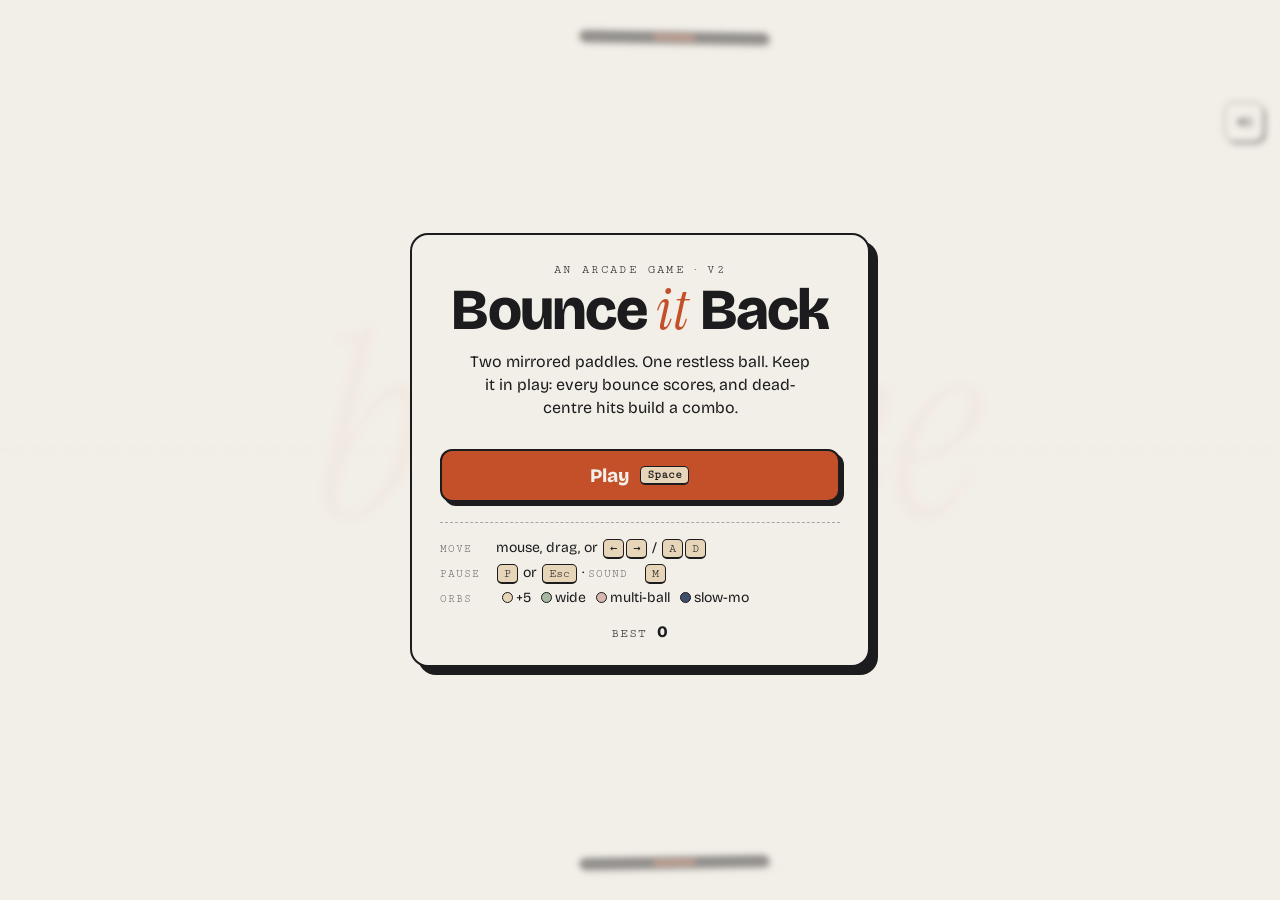
==== bounce it back/index.html @ dbd09f58 "Bounce it Back v2: game feel, power-ups, screens and synth audio Rebuild the paddle game around the " ====
<!DOCTYPE html>
<html lang="en">
<head>
  <meta charset="UTF-8">
  <meta name="viewport" content="width=device-width, initial-scale=1.0, viewport-fit=cover">
  <title>Bounce it Back</title>
  <meta name="description" content="Bounce it Back: keep the ball alive between two mirrored paddles. A small canvas arcade game by Riya Ann Varghese.">
  <meta name="theme-color" content="#f2eee8">
  <link rel="icon" href="data:image/svg+xml,%3Csvg xmlns='http://www.w3.org/2000/svg' viewBox='0 0 32 32'%3E%3Crect width='32' height='32' rx='6' fill='%231c1b1d'/%3E%3Crect x='7' y='5' width='18' height='3' rx='1.5' fill='%23f2eee8'/%3E%3Crect x='7' y='24' width='18' height='3' rx='1.5' fill='%23f2eee8'/%3E%3Ccircle cx='16' cy='16' r='4' fill='%23c4502a'/%3E%3C/svg%3E">
  <link rel="preconnect" href="https://fonts.googleapis.com">
  <link rel="preconnect" href="https://fonts.gstatic.com" crossorigin>
  <link href="https://fonts.googleapis.com/css2?family=Bricolage+Grotesque:opsz,wght@12..96,400;12..96,600;12..96,800&family=Cutive+Mono&family=Instrument+Serif:ital@0;1&display=swap" rel="stylesheet">
  <link rel="stylesheet" href="css/style.css">
</head>
<body>
  <canvas id="game" aria-label="Bounce it Back game area"></canvas>

  <!-- Heads-up display -->
  <div class="hud" id="hud" hidden>
    <div class="hud-left">
      <div class="stat"><span class="label">Score</span><span class="value" id="hud-score">0</span></div>
      <div class="stat"><span class="label">Level</span><span class="value" id="hud-level">1</span></div>
      <div class="combo" id="hud-combo" hidden>×<span id="hud-mult">2</span></div>
    </div>
    <div class="hud-right">
      <div class="stat best"><span class="label">Best</span><span class="value" id="hud-best">0</span></div>
    </div>
  </div>

  <div class="powers" id="powers" aria-live="polite">
    <div class="chip" data-power="wide" hidden><span>Wide</span><i></i></div>
    <div class="chip" data-power="slow" hidden><span>Slow-mo</span><i></i></div>
  </div>

  <div class="controls">
    <button class="icon-btn" id="btn-pause" type="button" aria-label="Pause (P)" title="Pause (P)" hidden>
      <svg viewBox="0 0 24 24" aria-hidden="true"><rect x="6" y="5" width="4" height="14" rx="1"/><rect x="14" y="5" width="4" height="14" rx="1"/></svg>
    </button>
    <button class="icon-btn" id="btn-mute" type="button" aria-label="Mute sound (M)" title="Sound (M)" aria-pressed="false">
      <svg class="on" viewBox="0 0 24 24" aria-hidden="true"><path d="M4 9h4l5-4v14l-5-4H4z"/><path class="wave" d="M16 8.5a5 5 0 0 1 0 7M18.5 6a8.5 8.5 0 0 1 0 12" fill="none" stroke-width="2" stroke-linecap="round"/></svg>
      <svg class="off" viewBox="0 0 24 24" aria-hidden="true"><path d="M4 9h4l5-4v14l-5-4H4z"/><path class="wave" d="M16.5 9.5l5 5M21.5 9.5l-5 5" fill="none" stroke-width="2" stroke-linecap="round"/></svg>
    </button>
  </div>

  <div class="banner" id="banner" aria-live="polite"><span class="kicker">Level</span><span class="big" id="banner-num">2</span><span class="sub">faster now</span></div>

  <!-- Start screen -->
  <section class="screen show" id="screen-menu" aria-labelledby="title">
    <div class="card">
      <p class="eyebrow">An arcade game · v2</p>
      <h1 id="title" class="title"><span>Bounce</span> <em>it</em> <span>Back</span></h1>
      <p class="lede">Two mirrored paddles. One restless ball. Keep it in play: every bounce scores, and dead-centre hits build a combo.</p>
      <button class="btn primary" id="btn-play" type="button">Play <kbd>Space</kbd></button>
      <ul class="howto">
        <li><b>Move</b> mouse, drag, or <kbd>←</kbd><kbd>→</kbd> / <kbd>A</kbd><kbd>D</kbd></li>
        <li><b>Pause</b> <kbd>P</kbd> or <kbd>Esc</kbd> · <b>Sound</b> <kbd>M</kbd></li>
        <li><b>Orbs</b> <span class="dot star"></span>+5 <span class="dot wide"></span>wide <span class="dot multi"></span>multi-ball <span class="dot slow"></span>slow-mo</li>
      </ul>
      <p class="best-line">Best <span id="menu-best">0</span></p>
    </div>
  </section>

  <!-- Pause screen -->
  <section class="screen" id="screen-pause" aria-labelledby="pause-title">
    <div class="card small">
      <h2 id="pause-title" class="title"><em>Paused</em></h2>
      <button class="btn primary" id="btn-resume" type="button">Resume <kbd>P</kbd></button>
      <button class="btn ghost" id="btn-quit" type="button">Quit to menu</button>
    </div>
  </section>

  <!-- Game over screen -->
  <section class="screen" id="screen-over" aria-labelledby="over-title">
    <div class="card">
      <p class="eyebrow">Game over</p>
      <h2 id="over-title" class="title"><em>Missed it.</em></h2>
      <div class="final">
        <span class="final-score" id="over-score">0</span>
        <span class="new-best" id="over-newbest" hidden>New best!</span>
      </div>
      <dl class="stats">
        <div><dt>Best</dt><dd id="over-best">0</dd></div>
        <div><dt>Level</dt><dd id="over-level">1</dd></div>
        <div><dt>Bounces</dt><dd id="over-hits">0</dd></div>
        <div><dt>Top combo</dt><dd id="over-combo">×1</dd></div>
      </dl>
      <button class="btn primary" id="btn-again" type="button">Play again <kbd>Space</kbd></button>
      <button class="btn ghost" id="btn-menu" type="button">Menu</button>
    </div>
  </section>

  <script defer src="js/game.js"></script>
</body>
</html>
---- bounce it back/css/style.css ----
:root {
  --ink: #1c1b1d;
  --paper: #f2eee8;
  --rust: #c4502a;
  --rose: #d9b8b0;
  --sand: #e6d5b8;
  --sage: #a9b8a0;
  --slate: #3d4f6b;
  --sans: "Bricolage Grotesque", system-ui, -apple-system, "Segoe UI", sans-serif;
  --serif: "Instrument Serif", Georgia, "Times New Roman", serif;
  --mono: "Cutive Mono", ui-monospace, Menlo, Consolas, monospace;
  --top-safe: max(12px, env(safe-area-inset-top));
}

* { box-sizing: border-box; }

html, body {
  margin: 0;
  height: 100%;
  overflow: hidden;
  background: var(--paper);
  color: var(--ink);
  font-family: var(--sans);
  -webkit-font-smoothing: antialiased;
  -webkit-tap-highlight-color: transparent;
  overscroll-behavior: none;
}

body { touch-action: none; user-select: none; -webkit-user-select: none; }

canvas#game {
  position: fixed;
  inset: 0;
  display: block;
  cursor: none;
}
body.ui-open canvas#game { cursor: default; }

[hidden] { display: none !important; }

/* ---------- HUD ---------- */
.hud {
  position: fixed;
  top: var(--hud-top, 56px);
  left: 16px;
  right: 16px;
  display: flex;
  justify-content: space-between;
  align-items: flex-start;
  pointer-events: none;
  z-index: 2;
}
.hud-left, .hud-right { display: flex; gap: 18px; align-items: flex-start; }
.stat { display: flex; flex-direction: column; line-height: 1; }
.stat .label {
  font-family: var(--mono);
  font-size: 11px;
  letter-spacing: .14em;
  text-transform: uppercase;
  opacity: .6;
}
.stat .value {
  font-weight: 800;
  font-size: 26px;
  font-variant-numeric: tabular-nums;
  margin-top: 4px;
  display: inline-block;
  transform-origin: left center;
}
.stat.best { text-align: right; }
.stat.best .value { transform-origin: right center; }
.bump { animation: bump .35s cubic-bezier(.2,1.6,.4,1); }
@keyframes bump { 0% { transform: scale(1.45); color: var(--rust); } 100% { transform: scale(1); } }

.combo {
  align-self: center;
  font-weight: 800;
  font-size: 20px;
  padding: 4px 10px;
  border-radius: 999px;
  background: var(--rust);
  color: var(--paper);
  box-shadow: 2px 2px 0 var(--ink);
  transform-origin: left center;
}
.combo.bump { animation: comboPop .4s cubic-bezier(.2,1.8,.4,1); }
@keyframes comboPop { 0% { transform: scale(1.7) rotate(-8deg); } 100% { transform: scale(1) rotate(0); } }

/* ---------- Power-up chips ---------- */
.powers {
  position: fixed;
  left: 16px;
  top: calc(var(--hud-top, 56px) + 64px);
  display: flex;
  flex-direction: column;
  gap: 8px;
  pointer-events: none;
  z-index: 2;
}
.chip {
  position: relative;
  overflow: hidden;
  font-family: var(--mono);
  font-size: 12px;
  letter-spacing: .08em;
  text-transform: uppercase;
  padding: 5px 10px 7px;
  border: 1.5px solid var(--ink);
  border-radius: 6px;
  background: var(--paper);
  animation: chipIn .35s cubic-bezier(.2,1.5,.4,1);
}
.chip[data-power="wide"] { background: var(--sage); }
.chip[data-power="slow"] { background: var(--slate); color: var(--paper); border-color: var(--slate); }
.chip i {
  position: absolute; left: 0; bottom: 0; height: 3px;
  width: calc(var(--p, 1) * 100%);
  background: currentColor;
  opacity: .7;
}
@keyframes chipIn { from { transform: translateX(-120%); } to { transform: none; } }

/* ---------- Corner buttons ---------- */
.controls {
  position: fixed;
  top: var(--hud-top, 56px);
  right: 16px;
  display: flex;
  gap: 8px;
  z-index: 5;
  transform: translateY(44px);
}
.icon-btn {
  width: 40px; height: 40px;
  display: grid; place-items: center;
  border: 1.5px solid var(--ink);
  border-radius: 10px;
  background: var(--paper);
  color: var(--ink);
  cursor: pointer;
  box-shadow: 2px 2px 0 var(--ink);
  transition: transform .12s, box-shadow .12s;
  padding: 0;
}
.icon-btn:hover { transform: translate(-1px,-1px); box-shadow: 3px 3px 0 var(--ink); }
.icon-btn:active { transform: translate(2px,2px); box-shadow: 0 0 0 var(--ink); }
.icon-btn:focus-visible, .btn:focus-visible { outline: 3px solid var(--rust); outline-offset: 3px; }
.icon-btn svg { width: 20px; height: 20px; fill: currentColor; }
.icon-btn svg .wave { stroke: currentColor; }
.icon-btn .off { display: none; }
.icon-btn[aria-pressed="true"] .on { display: none; }
.icon-btn[aria-pressed="true"] .off { display: block; }
.icon-btn[aria-pressed="true"] { background: var(--rose); }

/* ---------- Level banner ---------- */
.banner {
  position: fixed;
  left: 50%; top: 50%;
  transform: translate(-50%, -50%);
  display: flex; flex-direction: column; align-items: center;
  pointer-events: none;
  opacity: 0;
  z-index: 3;
  color: var(--ink);
}
.banner .kicker { font-family: var(--mono); letter-spacing: .3em; text-transform: uppercase; font-size: 14px; }
.banner .big { font-family: var(--serif); font-style: italic; font-size: clamp(96px, 22vw, 200px); line-height: .9; color: var(--rust); }
.banner .sub { font-family: var(--mono); font-size: 13px; opacity: .7; }
.banner.show { animation: banner 1.5s cubic-bezier(.2,.9,.3,1) forwards; }
@keyframes banner {
  0% { opacity: 0; transform: translate(-50%, -50%) scale(.6) rotate(-6deg); letter-spacing: .4em; }
  18% { opacity: 1; transform: translate(-50%, -50%) scale(1.05) rotate(0); letter-spacing: 0; }
  70% { opacity: 1; transform: translate(-50%, -50%) scale(1); }
  100% { opacity: 0; transform: translate(-50%, -62%) scale(.96); }
}

/* ---------- Overlay screens ---------- */
.screen {
  position: fixed;
  inset: 0;
  display: grid;
  place-items: center;
  padding: 16px;
  z-index: 10;
  background: color-mix(in srgb, var(--paper) 55%, transparent);
  backdrop-filter: blur(3px);
  -webkit-backdrop-filter: blur(3px);
  opacity: 0;
  visibility: hidden;
  transition: opacity .3s, visibility 0s .3s;
  touch-action: manipulation;
}
.screen.show { opacity: 1; visibility: visible; transition: opacity .3s; }

.card {
  width: min(460px, 100%);
  max-height: calc(100dvh - 32px);
  overflow: auto;
  background: var(--paper);
  border: 2px solid var(--ink);
  border-radius: 18px;
  box-shadow: 8px 8px 0 var(--ink);
  padding: 28px 28px 24px;
  text-align: center;
}
.card.small { width: min(340px, 100%); }
.screen.show .card > * { animation: rise .55s cubic-bezier(.2,1.2,.3,1) both; }
.screen.show .card > *:nth-child(2) { animation-delay: .05s; }
.screen.show .card > *:nth-child(3) { animation-delay: .1s; }
.screen.show .card > *:nth-child(4) { animation-delay: .15s; }
.screen.show .card > *:nth-child(5) { animation-delay: .2s; }
.screen.show .card > *:nth-child(6) { animation-delay: .25s; }
.screen.show .card > *:nth-child(7) { animation-delay: .3s; }
@keyframes rise { from { opacity: 0; transform: translateY(14px); } to { opacity: 1; transform: none; } }

.eyebrow {
  margin: 0 0 6px;
  font-family: var(--mono);
  font-size: 12px;
  letter-spacing: .2em;
  text-transform: uppercase;
  opacity: .65;
}
.title {
  margin: 0 0 12px;
  font-weight: 800;
  font-size: clamp(40px, 11vw, 58px);
  line-height: .95;
  letter-spacing: -.03em;
}
.title em {
  font-family: var(--serif);
  font-style: italic;
  font-weight: 400;
  color: var(--rust);
  letter-spacing: 0;
}
.lede { margin: 0 auto 20px; max-width: 34ch; font-size: 16px; line-height: 1.45; opacity: .85; }

.btn {
  display: inline-flex; align-items: center; justify-content: center; gap: 10px;
  width: 100%;
  font: 800 19px/1 var(--sans);
  padding: 15px 20px;
  border-radius: 12px;
  border: 2px solid var(--ink);
  cursor: pointer;
  transition: transform .12s, box-shadow .12s, background .2s;
  margin-top: 10px;
}
.btn.primary { background: var(--rust); color: var(--paper); box-shadow: 4px 4px 0 var(--ink); }
.btn.primary:hover { transform: translate(-2px,-2px); box-shadow: 6px 6px 0 var(--ink); }
.btn.primary:active { transform: translate(3px,3px); box-shadow: 0 0 0 var(--ink); }
.btn.ghost { background: transparent; color: var(--ink); font-size: 16px; padding: 11px 20px; border-color: transparent; }
.btn.ghost:hover { border-color: var(--ink); }
.btn kbd { color: var(--ink); }

kbd {
  font-family: var(--mono);
  font-size: 12px;
  padding: 2px 6px;
  border: 1px solid var(--ink);
  border-bottom-width: 2px;
  border-radius: 5px;
  background: var(--sand);
  margin: 0 1px;
}

.howto {
  list-style: none;
  padding: 0;
  margin: 20px 0 0;
  text-align: left;
  font-size: 14px;
  display: grid;
  gap: 8px;
  border-top: 1px dashed color-mix(in srgb, var(--ink) 35%, transparent);
  padding-top: 16px;
}
.howto b { font-family: var(--mono); font-weight: 400; text-transform: uppercase; letter-spacing: .1em; font-size: 11px; display: inline-block; width: 52px; opacity: .65; }
.dot { display: inline-block; width: 11px; height: 11px; border-radius: 50%; border: 1.5px solid var(--ink); vertical-align: -1px; margin: 0 3px 0 6px; }
.dot.star { background: var(--sand); }
.dot.wide { background: var(--sage); }
.dot.multi { background: var(--rose); }
.dot.slow { background: var(--slate); }

.best-line { margin: 16px 0 0; font-family: var(--mono); font-size: 13px; letter-spacing: .1em; text-transform: uppercase; opacity: .7; }
.best-line span { font-family: var(--sans); font-weight: 800; font-size: 16px; }

.final { position: relative; margin: 4px 0 10px; }
.final-score { font-weight: 800; font-size: clamp(72px, 22vw, 110px); line-height: 1; letter-spacing: -.04em; font-variant-numeric: tabular-nums; }
.new-best {
  position: absolute;
  top: 6px; right: 6%;
  font-family: var(--mono);
  font-size: 12px;
  text-transform: uppercase;
  letter-spacing: .1em;
  padding: 4px 8px;
  border-radius: 999px;
  background: var(--sand);
  border: 1.5px solid var(--ink);
  transform: rotate(8deg);
  animation: stamp .6s .35s cubic-bezier(.2,1.8,.4,1) both;
}
@keyframes stamp { from { opacity: 0; transform: rotate(-20deg) scale(2.2); } to { opacity: 1; transform: rotate(8deg) scale(1); } }

.stats {
  display: grid;
  grid-template-columns: repeat(4, 1fr);
  gap: 6px;
  margin: 0 0 14px;
  padding: 12px 0;
  border-top: 1px dashed color-mix(in srgb, var(--ink) 35%, transparent);
  border-bottom: 1px dashed color-mix(in srgb, var(--ink) 35%, transparent);
}
.stats div { display: flex; flex-direction: column; gap: 4px; }
.stats dt { font-family: var(--mono); font-size: 10px; letter-spacing: .12em; text-transform: uppercase; opacity: .6; }
.stats dd { margin: 0; font-weight: 800; font-size: 20px; }

@media (max-width: 420px) {
  .card { padding: 22px 18px 18px; box-shadow: 5px 5px 0 var(--ink); }
  .stat .value { font-size: 22px; }
  .hud-left { gap: 14px; }
  .stats dd { font-size: 17px; }
  .howto { font-size: 13px; }
}

@media (prefers-reduced-motion: reduce) {
  .bump, .combo.bump, .chip, .new-best { animation: none !important; }
  .screen.show .card > * { animation: none; }
  .banner.show { animation: bannerCalm 1.5s linear forwards; }
  @keyframes bannerCalm { 0%, 100% { opacity: 0; } 15%, 75% { opacity: 1; } }
}
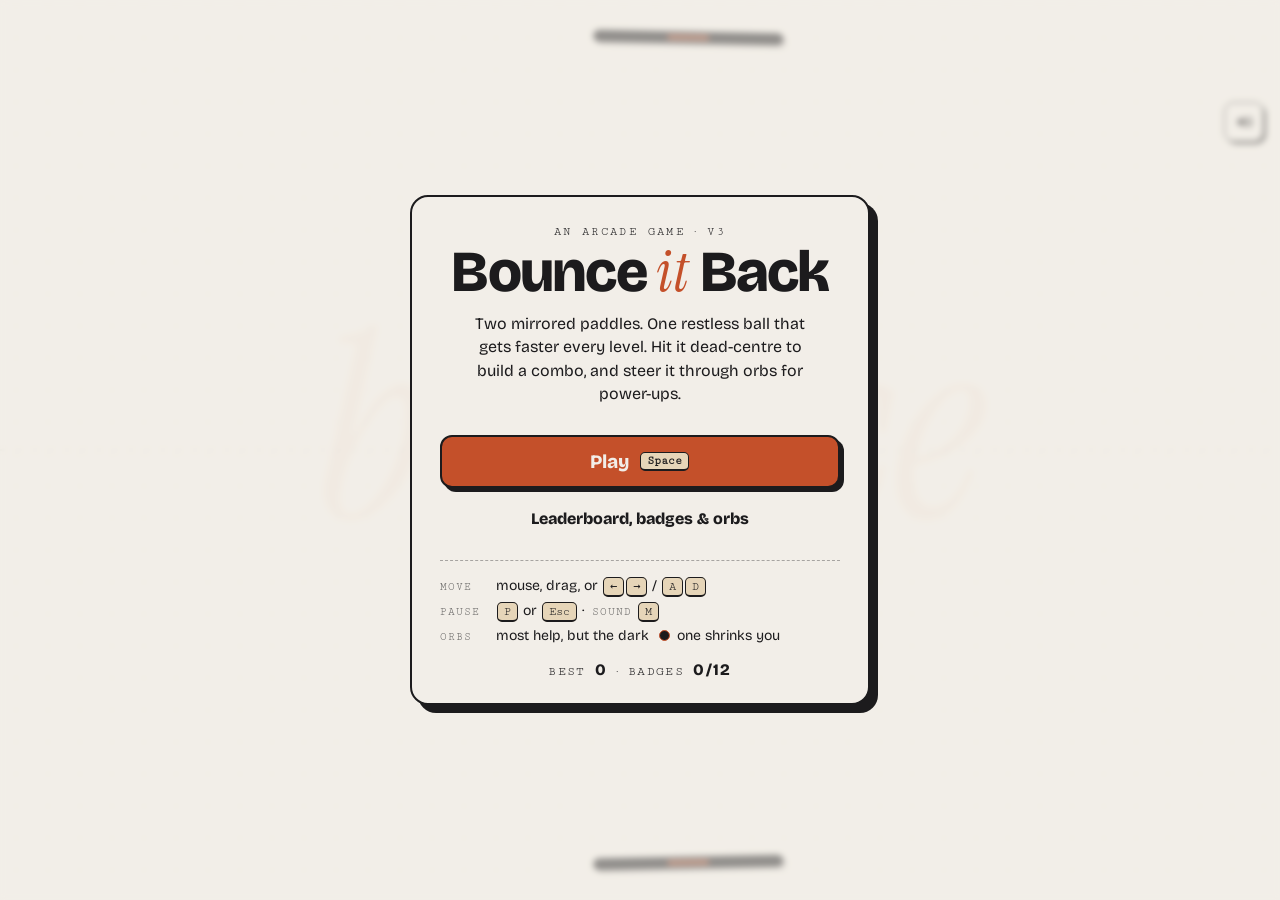
==== commit 52788b59: "Bounce it Back v3: speed curve, new orbs, bumpers, leaderboard, badges - Gentler level 1 and a clear" ====
--- a/bounce it back/index.html
+++ b/bounce it back/index.html
@@ -20,6 +20,7 @@
     <div class="hud-left">
       <div class="stat"><span class="label">Score</span><span class="value" id="hud-score">0</span></div>
       <div class="stat"><span class="label">Level</span><span class="value" id="hud-level">1</span></div>
+      <div class="stat"><span class="label">Speed</span><span class="value" id="hud-speed">1.0×</span></div>
       <div class="combo" id="hud-combo" hidden>×<span id="hud-mult">2</span></div>
     </div>
     <div class="hud-right">
@@ -28,8 +29,12 @@
   </div>
 
   <div class="powers" id="powers" aria-live="polite">
+    <div class="chip" data-power="shield" hidden><span>Shield</span><i></i></div>
     <div class="chip" data-power="wide" hidden><span>Wide</span><i></i></div>
     <div class="chip" data-power="slow" hidden><span>Slow-mo</span><i></i></div>
+    <div class="chip" data-power="magnet" hidden><span>Magnet</span><i></i></div>
+    <div class="chip" data-power="double" hidden><span>Double</span><i></i></div>
+    <div class="chip" data-power="shrink" hidden><span>Shrunk!</span><i></i></div>
   </div>
 
   <div class="controls">
@@ -42,21 +47,24 @@
     </button>
   </div>
 
-  <div class="banner" id="banner" aria-live="polite"><span class="kicker">Level</span><span class="big" id="banner-num">2</span><span class="sub">faster now</span></div>
+  <div class="banner" id="banner" aria-live="polite"><span class="kicker">Level</span><span class="big" id="banner-num">2</span><span class="sub" id="banner-sub">faster now</span></div>
+
+  <div class="toasts" id="toasts" aria-live="polite"></div>
 
   <!-- Start screen -->
   <section class="screen show" id="screen-menu" aria-labelledby="title">
     <div class="card">
-      <p class="eyebrow">An arcade game · v2</p>
+      <p class="eyebrow">An arcade game · v3</p>
       <h1 id="title" class="title"><span>Bounce</span> <em>it</em> <span>Back</span></h1>
-      <p class="lede">Two mirrored paddles. One restless ball. Keep it in play: every bounce scores, and dead-centre hits build a combo.</p>
+      <p class="lede">Two mirrored paddles. One restless ball that gets faster every level. Hit it dead-centre to build a combo, and steer it through orbs for power-ups.</p>
       <button class="btn primary" id="btn-play" type="button">Play <kbd>Space</kbd></button>
+      <button class="btn ghost" id="btn-records" type="button">Leaderboard, badges &amp; orbs</button>
       <ul class="howto">
         <li><b>Move</b> mouse, drag, or <kbd>←</kbd><kbd>→</kbd> / <kbd>A</kbd><kbd>D</kbd></li>
-        <li><b>Pause</b> <kbd>P</kbd> or <kbd>Esc</kbd> · <b>Sound</b> <kbd>M</kbd></li>
-        <li><b>Orbs</b> <span class="dot star"></span>+5 <span class="dot wide"></span>wide <span class="dot multi"></span>multi-ball <span class="dot slow"></span>slow-mo</li>
+        <li><b>Pause</b> <kbd>P</kbd> or <kbd>Esc</kbd> · <b class="inline">Sound</b> <kbd>M</kbd></li>
+        <li><b>Orbs</b> most help, but the dark <span class="dot shrink"></span> one shrinks you</li>
       </ul>
-      <p class="best-line">Best <span id="menu-best">0</span></p>
+      <p class="best-line">Best <span id="menu-best">0</span> · Badges <span id="menu-badges">0/12</span></p>
     </div>
   </section>
 
@@ -84,8 +92,44 @@
         <div><dt>Bounces</dt><dd id="over-hits">0</dd></div>
         <div><dt>Top combo</dt><dd id="over-combo">×1</dd></div>
       </dl>
+      <form class="name-form" id="name-form" hidden>
+        <label for="name-input">You placed <b id="over-rank">#1</b>! Sign the leaderboard</label>
+        <div class="row">
+          <input id="name-input" name="name" maxlength="12" autocomplete="nickname" spellcheck="false" placeholder="Your name" enterkeyhint="done">
+          <button class="btn small" type="submit">Save</button>
+        </div>
+      </form>
+      <p class="rank-line" id="rank-line" hidden></p>
       <button class="btn primary" id="btn-again" type="button">Play again <kbd>Space</kbd></button>
-      <button class="btn ghost" id="btn-menu" type="button">Menu</button>
+      <div class="btn-row">
+        <button class="btn ghost" id="btn-over-records" type="button">Leaderboard</button>
+        <button class="btn ghost" id="btn-menu" type="button">Menu</button>
+      </div>
+    </div>
+  </section>
+
+  <!-- Records: leaderboard, badges, orb guide -->
+  <section class="screen" id="screen-records" aria-labelledby="records-title">
+    <div class="card wide">
+      <h2 id="records-title" class="title"><em>Hall of fame</em></h2>
+      <div class="tabs" role="tablist" aria-label="Records">
+        <button role="tab" type="button" id="tab-board" data-tab="board" aria-controls="panel-board" aria-selected="true">Top 10</button>
+        <button role="tab" type="button" id="tab-badges" data-tab="badges" aria-controls="panel-badges" aria-selected="false" tabindex="-1">Badges <span id="badge-count">0/12</span></button>
+        <button role="tab" type="button" id="tab-orbs" data-tab="orbs" aria-controls="panel-orbs" aria-selected="false" tabindex="-1">Orbs</button>
+      </div>
+      <div class="panel" id="panel-board" role="tabpanel" aria-labelledby="tab-board">
+        <ol class="board" id="board-list"></ol>
+        <p class="empty" id="board-empty">No scores yet. Go set one!</p>
+        <p class="note">Scores are saved in this browser.</p>
+      </div>
+      <div class="panel" id="panel-badges" role="tabpanel" aria-labelledby="tab-badges" hidden>
+        <div class="badges" id="badge-grid"></div>
+      </div>
+      <div class="panel" id="panel-orbs" role="tabpanel" aria-labelledby="tab-orbs" hidden>
+        <div class="orbs" id="orb-grid"></div>
+        <p class="note">From level 3, bumpers drift across the court. Bounce off them for points.</p>
+      </div>
+      <button class="btn primary" id="btn-records-back" type="button">Back</button>
     </div>
   </section>
 
--- a/bounce it back/css/style.css
+++ b/bounce it back/css/style.css
@@ -6,6 +6,8 @@
   --sand: #e6d5b8;
   --sage: #a9b8a0;
   --slate: #3d4f6b;
+  --mist: #b9c6d6;
+  --ochre: #c9a46b;
   --sans: "Bricolage Grotesque", system-ui, -apple-system, "Segoe UI", sans-serif;
   --serif: "Instrument Serif", Georgia, "Times New Roman", serif;
   --mono: "Cutive Mono", ui-monospace, Menlo, Consolas, monospace;
@@ -112,6 +114,10 @@
 }
 .chip[data-power="wide"] { background: var(--sage); }
 .chip[data-power="slow"] { background: var(--slate); color: var(--paper); border-color: var(--slate); }
+.chip[data-power="shield"] { background: var(--mist); }
+.chip[data-power="magnet"] { background: var(--ochre); }
+.chip[data-power="double"] { background: var(--rust); color: var(--paper); }
+.chip[data-power="shrink"] { background: var(--ink); color: var(--paper); border-color: var(--rust); }
 .chip i {
   position: absolute; left: 0; bottom: 0; height: 3px;
   width: calc(var(--p, 1) * 100%);
@@ -211,6 +217,7 @@
 .screen.show .card > *:nth-child(5) { animation-delay: .2s; }
 .screen.show .card > *:nth-child(6) { animation-delay: .25s; }
 .screen.show .card > *:nth-child(7) { animation-delay: .3s; }
+.screen.show .card > *:nth-child(n+8) { animation-delay: .35s; }
 @keyframes rise { from { opacity: 0; transform: translateY(14px); } to { opacity: 1; transform: none; } }
 
 .eyebrow {
@@ -283,6 +290,8 @@
 .dot.wide { background: var(--sage); }
 .dot.multi { background: var(--rose); }
 .dot.slow { background: var(--slate); }
+.dot.shrink { background: var(--ink); border-color: var(--rust); }
+.howto b.inline { width: auto; margin-left: 4px; }
 
 .best-line { margin: 16px 0 0; font-family: var(--mono); font-size: 13px; letter-spacing: .1em; text-transform: uppercase; opacity: .7; }
 .best-line span { font-family: var(--sans); font-weight: 800; font-size: 16px; }
@@ -332,3 +341,135 @@
   .banner.show { animation: bannerCalm 1.5s linear forwards; }
   @keyframes bannerCalm { 0%, 100% { opacity: 0; } 15%, 75% { opacity: 1; } }
 }
+
+/* ---------- v3: wider card, game-over extras, records, toasts ---------- */
+.card.wide { width: min(520px, 100%); }
+.btn.small { width: auto; margin: 0; padding: 11px 16px; font-size: 16px; background: var(--ink); color: var(--paper); box-shadow: 3px 3px 0 var(--rust); }
+.btn.small:hover { transform: translate(-1px,-1px); }
+.btn-row { display: flex; gap: 8px; }
+.btn-row .btn { flex: 1; }
+
+.name-form {
+  margin: 0 0 6px;
+  padding: 12px;
+  border-radius: 12px;
+  background: var(--sand);
+  border: 1.5px solid var(--ink);
+  text-align: left;
+}
+.name-form label { display: block; font-size: 14px; margin-bottom: 8px; }
+.name-form label b { color: var(--rust); }
+.name-form .row { display: flex; gap: 8px; }
+.name-form input {
+  flex: 1;
+  min-width: 0;
+  font: 600 17px var(--sans);
+  padding: 10px 12px;
+  border: 1.5px solid var(--ink);
+  border-radius: 10px;
+  background: var(--paper);
+  color: var(--ink);
+  user-select: text;
+  -webkit-user-select: text;
+}
+.name-form input:focus-visible { outline: 3px solid var(--rust); outline-offset: 1px; }
+.rank-line { margin: 0 0 4px; font-family: var(--mono); font-size: 13px; opacity: .8; }
+
+.tabs { display: flex; gap: 6px; margin: 4px 0 14px; padding: 4px; border: 1.5px solid var(--ink); border-radius: 12px; }
+.tabs [role="tab"] {
+  flex: 1;
+  font: 600 14px var(--sans);
+  padding: 9px 6px;
+  border: 0;
+  border-radius: 8px;
+  background: transparent;
+  color: var(--ink);
+  cursor: pointer;
+}
+.tabs [role="tab"][aria-selected="true"] { background: var(--ink); color: var(--paper); }
+.tabs [role="tab"]:focus-visible { outline: 3px solid var(--rust); outline-offset: 2px; }
+.tabs span { font-family: var(--mono); font-size: 11px; opacity: .75; }
+.panel { min-height: 220px; text-align: left; }
+.note { font-family: var(--mono); font-size: 11px; opacity: .6; margin: 10px 0 0; text-align: center; }
+.empty { text-align: center; padding: 40px 0 10px; font-family: var(--serif); font-style: italic; font-size: 22px; opacity: .7; }
+
+.board { list-style: none; margin: 0; padding: 0; display: grid; gap: 4px; }
+.board li {
+  display: grid;
+  grid-template-columns: 28px 1fr auto 56px;
+  align-items: baseline;
+  gap: 10px;
+  padding: 7px 10px;
+  border-radius: 8px;
+}
+.board li:nth-child(odd) { background: color-mix(in srgb, var(--sand) 55%, transparent); }
+.board li:first-child .pts { color: var(--rust); }
+.board li.me { outline: 2px solid var(--rust); animation: rise .5s both; }
+.board .rank { font-family: var(--mono); font-size: 13px; opacity: .6; }
+.board .who { font-weight: 600; overflow: hidden; text-overflow: ellipsis; white-space: nowrap; }
+.board .lvl { font-family: var(--mono); font-size: 12px; opacity: .6; }
+.board .pts { font-weight: 800; font-size: 18px; text-align: right; font-variant-numeric: tabular-nums; }
+
+.badges { display: grid; grid-template-columns: repeat(auto-fill, minmax(140px, 1fr)); gap: 8px; }
+.badge { display: grid; grid-template-columns: 38px 1fr; column-gap: 10px; align-items: center; padding: 8px; border-radius: 10px; border: 1.5px dashed color-mix(in srgb, var(--ink) 35%, transparent); opacity: .55; }
+.badge.got { opacity: 1; border-style: solid; border-color: var(--ink); background: var(--paper); box-shadow: 2px 2px 0 var(--ink); }
+.badge .medal { grid-row: span 2; }
+.badge b { font-size: 13px; line-height: 1.1; }
+.badge small { font-size: 11px; line-height: 1.25; opacity: .75; }
+
+.medal {
+  width: 38px; height: 38px;
+  display: grid; place-items: center;
+  border-radius: 50%;
+  border: 2px solid var(--ink);
+  background: var(--sand);
+  font: 800 13px var(--sans);
+  color: var(--ink);
+}
+.badge:not(.got) .medal { background: transparent; }
+.badge.got .medal { background: var(--rust); color: var(--paper); }
+
+.orbs { display: grid; gap: 6px; }
+.orb-row { display: grid; grid-template-columns: 34px 1fr auto; gap: 12px; align-items: center; padding: 6px 8px; border-radius: 10px; }
+.orb-row:nth-child(odd) { background: color-mix(in srgb, var(--sand) 45%, transparent); }
+.orb-row div { display: flex; flex-direction: column; }
+.orb-row b { font-size: 14px; }
+.orb-row small { font-size: 12px; opacity: .75; }
+.orb-row.bad b { color: var(--rust); }
+.orb-row .lvl { font-family: var(--mono); font-size: 11px; opacity: .6; }
+
+.toasts {
+  position: fixed;
+  left: 50%;
+  bottom: var(--hud-bottom, 60px);
+  transform: translateX(-50%);
+  z-index: 20;
+  pointer-events: none;
+}
+.toast {
+  display: flex;
+  align-items: center;
+  gap: 10px;
+  padding: 8px 16px 8px 8px;
+  border-radius: 999px;
+  background: var(--ink);
+  color: var(--paper);
+  box-shadow: 3px 3px 0 var(--rust);
+  white-space: nowrap;
+  animation: toastIn .5s cubic-bezier(.2,1.6,.4,1) both;
+}
+.toast .medal { background: var(--rust); color: var(--paper); border-color: var(--paper); width: 34px; height: 34px; }
+.toast small { display: block; font-family: var(--mono); font-size: 10px; letter-spacing: .12em; text-transform: uppercase; opacity: .7; }
+.toast b { font-size: 16px; }
+.toast.out { animation: toastOut .4s ease-in forwards; }
+@keyframes toastIn { from { opacity: 0; transform: translateY(30px) scale(.8); } to { opacity: 1; transform: none; } }
+@keyframes toastOut { to { opacity: 0; transform: translateY(20px) scale(.9); } }
+
+@media (max-width: 420px) {
+  .hud-left .stat:nth-child(3) .value { font-size: 18px; margin-top: 8px; }
+  .tabs [role="tab"] { font-size: 13px; }
+  .badges { grid-template-columns: 1fr 1fr; }
+}
+@media (prefers-reduced-motion: reduce) {
+  .toast, .toast.out, .board li.me { animation: none; }
+}
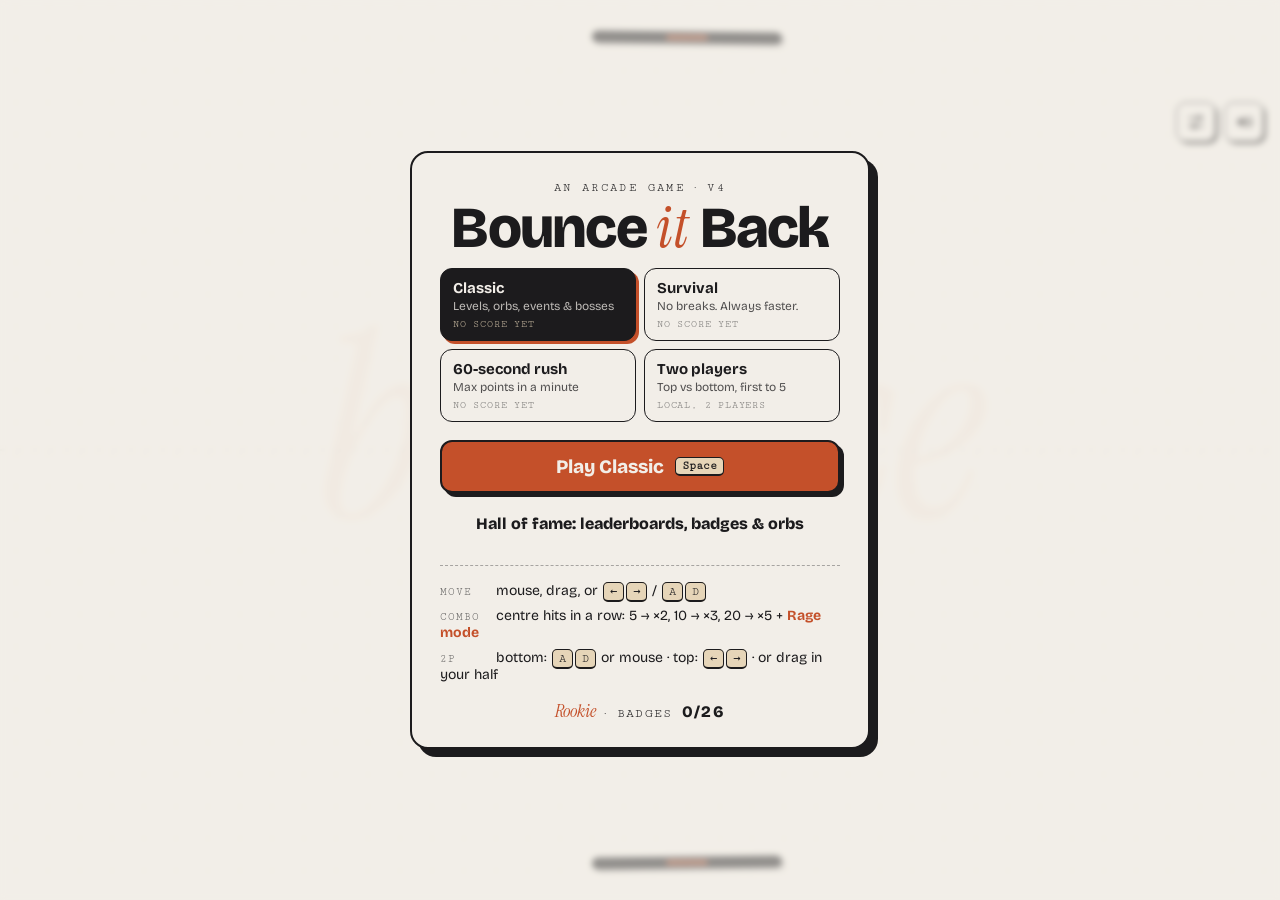
==== commit d6d656a6: "Bounce it Back v4: modes, combo tiers, Rage mode, events, bosses - Modes: Classic, Survival (endless" ====
--- a/bounce it back/index.html
+++ b/bounce it back/index.html
@@ -4,7 +4,7 @@
   <meta charset="UTF-8">
   <meta name="viewport" content="width=device-width, initial-scale=1.0, viewport-fit=cover">
   <title>Bounce it Back</title>
-  <meta name="description" content="Bounce it Back: keep the ball alive between two mirrored paddles. A small canvas arcade game by Riya Ann Varghese.">
+  <meta name="description" content="Bounce it Back: keep the ball alive between two mirrored paddles. Combos, Rage mode, bosses, four game modes. A canvas arcade game by Riya Ann Varghese.">
   <meta name="theme-color" content="#f2eee8">
   <link rel="icon" href="data:image/svg+xml,%3Csvg xmlns='http://www.w3.org/2000/svg' viewBox='0 0 32 32'%3E%3Crect width='32' height='32' rx='6' fill='%231c1b1d'/%3E%3Crect x='7' y='5' width='18' height='3' rx='1.5' fill='%23f2eee8'/%3E%3Crect x='7' y='24' width='18' height='3' rx='1.5' fill='%23f2eee8'/%3E%3Ccircle cx='16' cy='16' r='4' fill='%23c4502a'/%3E%3C/svg%3E">
   <link rel="preconnect" href="https://fonts.googleapis.com">
@@ -18,17 +18,19 @@
   <!-- Heads-up display -->
   <div class="hud" id="hud" hidden>
     <div class="hud-left">
-      <div class="stat"><span class="label">Score</span><span class="value" id="hud-score">0</span></div>
-      <div class="stat"><span class="label">Level</span><span class="value" id="hud-level">1</span></div>
-      <div class="stat"><span class="label">Speed</span><span class="value" id="hud-speed">1.0×</span></div>
-      <div class="combo" id="hud-combo" hidden>×<span id="hud-mult">2</span></div>
+      <div class="stat" id="s1"><span class="label" id="s1-label">Score</span><span class="value" id="s1-value">0</span></div>
+      <div class="stat" id="s2"><span class="label" id="s2-label">Level</span><span class="value" id="s2-value">1</span></div>
+      <div class="stat" id="s3"><span class="label" id="s3-label">Speed</span><span class="value" id="s3-value">1.0×</span></div>
+      <div class="combo" id="hud-combo" data-tier="0" hidden><b id="hud-mult">×1</b><small id="hud-streak">0 perfect</small><i></i></div>
     </div>
     <div class="hud-right">
-      <div class="stat best"><span class="label">Best</span><span class="value" id="hud-best">0</span></div>
+      <div class="stat best"><span class="label" id="hud-best-label">Best</span><span class="value" id="hud-best">0</span></div>
+      <div class="stat ghost" id="hud-ghost" hidden title="Compared with your best run at this moment"><span class="label">vs PB</span><span class="value" id="hud-ghost-value">+0</span></div>
     </div>
   </div>
 
   <div class="powers" id="powers" aria-live="polite">
+    <div class="chip" data-power="rage" hidden><span>Rage</span><i></i></div>
     <div class="chip" data-power="shield" hidden><span>Shield</span><i></i></div>
     <div class="chip" data-power="wide" hidden><span>Wide</span><i></i></div>
     <div class="chip" data-power="slow" hidden><span>Slow-mo</span><i></i></div>
@@ -37,9 +39,23 @@
     <div class="chip" data-power="shrink" hidden><span>Shrunk!</span><i></i></div>
   </div>
 
+  <div class="event-banner" id="event-banner" hidden aria-live="polite">
+    <small id="event-kicker">Event incoming</small>
+    <b id="event-name">Gravity shift</b>
+    <span id="event-desc">The ball curves sideways</span>
+    <i></i>
+  </div>
+
+  <div class="boss-bar" id="boss-bar" hidden>
+    <small>Boss</small><b id="boss-name">Big Blob</b><i></i>
+  </div>
+
   <div class="controls">
     <button class="icon-btn" id="btn-pause" type="button" aria-label="Pause (P)" title="Pause (P)" hidden>
       <svg viewBox="0 0 24 24" aria-hidden="true"><rect x="6" y="5" width="4" height="14" rx="1"/><rect x="14" y="5" width="4" height="14" rx="1"/></svg>
+    </button>
+    <button class="icon-btn" id="btn-settings" type="button" aria-label="Settings" title="Settings">
+      <svg viewBox="0 0 24 24" aria-hidden="true"><path d="M4 7h10M18 7h2M4 17h4M12 17h8" fill="none" stroke="currentColor" stroke-width="2" stroke-linecap="round"/><circle cx="16" cy="7" r="2.5" fill="none" stroke="currentColor" stroke-width="2"/><circle cx="10" cy="17" r="2.5" fill="none" stroke="currentColor" stroke-width="2"/></svg>
     </button>
     <button class="icon-btn" id="btn-mute" type="button" aria-label="Mute sound (M)" title="Sound (M)" aria-pressed="false">
       <svg class="on" viewBox="0 0 24 24" aria-hidden="true"><path d="M4 9h4l5-4v14l-5-4H4z"/><path class="wave" d="M16 8.5a5 5 0 0 1 0 7M18.5 6a8.5 8.5 0 0 1 0 12" fill="none" stroke-width="2" stroke-linecap="round"/></svg>
@@ -47,31 +63,38 @@
     </button>
   </div>
 
-  <div class="banner" id="banner" aria-live="polite"><span class="kicker">Level</span><span class="big" id="banner-num">2</span><span class="sub" id="banner-sub">faster now</span></div>
-
+  <div class="banner" id="banner" aria-live="polite"><span class="kicker" id="banner-kicker">Level</span><span class="big" id="banner-num">2</span><span class="sub" id="banner-sub">faster now</span></div>
+  <div class="announce" id="announce" aria-live="assertive"></div>
   <div class="toasts" id="toasts" aria-live="polite"></div>
 
   <!-- Start screen -->
   <section class="screen show" id="screen-menu" aria-labelledby="title">
     <div class="card">
-      <p class="eyebrow">An arcade game · v3</p>
+      <p class="eyebrow">An arcade game · v4</p>
       <h1 id="title" class="title"><span>Bounce</span> <em>it</em> <span>Back</span></h1>
-      <p class="lede">Two mirrored paddles. One restless ball that gets faster every level. Hit it dead-centre to build a combo, and steer it through orbs for power-ups.</p>
-      <button class="btn primary" id="btn-play" type="button">Play <kbd>Space</kbd></button>
-      <button class="btn ghost" id="btn-records" type="button">Leaderboard, badges &amp; orbs</button>
+      <div class="modes" role="radiogroup" aria-label="Game mode">
+        <button class="mode" type="button" role="radio" data-mode="classic" aria-checked="true"><b>Classic</b><small>Levels, orbs, events &amp; bosses</small><span class="mode-best"></span></button>
+        <button class="mode" type="button" role="radio" data-mode="survival" aria-checked="false"><b>Survival</b><small>No breaks. Always faster.</small><span class="mode-best"></span></button>
+        <button class="mode" type="button" role="radio" data-mode="rush" aria-checked="false"><b>60-second rush</b><small>Max points in a minute</small><span class="mode-best"></span></button>
+        <button class="mode" type="button" role="radio" data-mode="duel" aria-checked="false"><b>Two players</b><small>Top vs bottom, first to 5</small><span class="mode-best"></span></button>
+      </div>
+      <button class="btn primary" id="btn-play" type="button"><span id="btn-play-label">Play Classic</span> <kbd>Space</kbd></button>
+      <button class="btn ghost" id="btn-records" type="button">Hall of fame: leaderboards, badges &amp; orbs</button>
       <ul class="howto">
         <li><b>Move</b> mouse, drag, or <kbd>←</kbd><kbd>→</kbd> / <kbd>A</kbd><kbd>D</kbd></li>
-        <li><b>Pause</b> <kbd>P</kbd> or <kbd>Esc</kbd> · <b class="inline">Sound</b> <kbd>M</kbd></li>
-        <li><b>Orbs</b> most help, but the dark <span class="dot shrink"></span> one shrinks you</li>
+        <li><b>Combo</b> centre hits in a row: 5 → ×2, 10 → ×3, 20 → ×5 + <strong>Rage mode</strong></li>
+        <li><b>2P</b> bottom: <kbd>A</kbd><kbd>D</kbd> or mouse · top: <kbd>←</kbd><kbd>→</kbd> · or drag in your half</li>
       </ul>
-      <p class="best-line">Best <span id="menu-best">0</span> · Badges <span id="menu-badges">0/12</span></p>
+      <p class="best-line"><span id="menu-title">Rookie</span> · Badges <span id="menu-badges">0/26</span></p>
     </div>
   </section>
 
   <!-- Pause screen -->
   <section class="screen" id="screen-pause" aria-labelledby="pause-title">
     <div class="card small">
+      <p class="eyebrow" id="pause-mode">Classic</p>
       <h2 id="pause-title" class="title"><em>Paused</em></h2>
+      <dl class="stats pause-stats" id="pause-stats"></dl>
       <button class="btn primary" id="btn-resume" type="button">Resume <kbd>P</kbd></button>
       <button class="btn ghost" id="btn-quit" type="button">Quit to menu</button>
     </div>
@@ -80,18 +103,14 @@
   <!-- Game over screen -->
   <section class="screen" id="screen-over" aria-labelledby="over-title">
     <div class="card">
-      <p class="eyebrow">Game over</p>
+      <p class="eyebrow" id="over-eyebrow">Game over</p>
       <h2 id="over-title" class="title"><em>Missed it.</em></h2>
       <div class="final">
         <span class="final-score" id="over-score">0</span>
+        <span class="final-unit" id="over-unit">points</span>
         <span class="new-best" id="over-newbest" hidden>New best!</span>
       </div>
-      <dl class="stats">
-        <div><dt>Best</dt><dd id="over-best">0</dd></div>
-        <div><dt>Level</dt><dd id="over-level">1</dd></div>
-        <div><dt>Bounces</dt><dd id="over-hits">0</dd></div>
-        <div><dt>Top combo</dt><dd id="over-combo">×1</dd></div>
-      </dl>
+      <dl class="stats" id="over-stats"></dl>
       <form class="name-form" id="name-form" hidden>
         <label for="name-input">You placed <b id="over-rank">#1</b>! Sign the leaderboard</label>
         <div class="row">
@@ -101,35 +120,63 @@
       </form>
       <p class="rank-line" id="rank-line" hidden></p>
       <button class="btn primary" id="btn-again" type="button">Play again <kbd>Space</kbd></button>
+      <button class="btn share" id="btn-share" type="button"><svg viewBox="0 0 24 24" aria-hidden="true"><path d="M12 3v12M7 8l5-5 5 5M5 14v5h14v-5" fill="none" stroke="currentColor" stroke-width="2" stroke-linecap="round" stroke-linejoin="round"/></svg><span>Share score card</span></button>
       <div class="btn-row">
-        <button class="btn ghost" id="btn-over-records" type="button">Leaderboard</button>
+        <button class="btn ghost" id="btn-over-records" type="button">Hall of fame</button>
         <button class="btn ghost" id="btn-menu" type="button">Menu</button>
       </div>
     </div>
   </section>
 
-  <!-- Records: leaderboard, badges, orb guide -->
+  <!-- Records: leaderboards, badges, orb guide -->
   <section class="screen" id="screen-records" aria-labelledby="records-title">
     <div class="card wide">
       <h2 id="records-title" class="title"><em>Hall of fame</em></h2>
       <div class="tabs" role="tablist" aria-label="Records">
         <button role="tab" type="button" id="tab-board" data-tab="board" aria-controls="panel-board" aria-selected="true">Top 10</button>
-        <button role="tab" type="button" id="tab-badges" data-tab="badges" aria-controls="panel-badges" aria-selected="false" tabindex="-1">Badges <span id="badge-count">0/12</span></button>
+        <button role="tab" type="button" id="tab-badges" data-tab="badges" aria-controls="panel-badges" aria-selected="false" tabindex="-1">Badges <span id="badge-count">0/26</span></button>
         <button role="tab" type="button" id="tab-orbs" data-tab="orbs" aria-controls="panel-orbs" aria-selected="false" tabindex="-1">Orbs</button>
       </div>
       <div class="panel" id="panel-board" role="tabpanel" aria-labelledby="tab-board">
+        <div class="seg" role="group" aria-label="Leaderboard mode">
+          <button class="board-mode" type="button" data-mode="classic" aria-pressed="true">Classic</button>
+          <button class="board-mode" type="button" data-mode="survival" aria-pressed="false">Survival</button>
+          <button class="board-mode" type="button" data-mode="rush" aria-pressed="false">Rush</button>
+        </div>
         <ol class="board" id="board-list"></ol>
         <p class="empty" id="board-empty">No scores yet. Go set one!</p>
         <p class="note">Scores are saved in this browser.</p>
       </div>
       <div class="panel" id="panel-badges" role="tabpanel" aria-labelledby="tab-badges" hidden>
+        <p class="title-line" id="title-line">Your title: Rookie</p>
         <div class="badges" id="badge-grid"></div>
       </div>
       <div class="panel" id="panel-orbs" role="tabpanel" aria-labelledby="tab-orbs" hidden>
         <div class="orbs" id="orb-grid"></div>
-        <p class="note">From level 3, bumpers drift across the court. Bounce off them for points.</p>
+        <p class="note">Classic also has bumpers from level 3, random events from level 2 and a boss every 5 levels.</p>
       </div>
       <button class="btn primary" id="btn-records-back" type="button">Back</button>
+    </div>
+  </section>
+
+  <!-- Settings -->
+  <section class="screen" id="screen-settings" aria-labelledby="settings-title">
+    <div class="card small">
+      <h2 id="settings-title" class="title"><em>Settings</em></h2>
+      <div class="setting">
+        <span class="setting-label" id="pack-label">Sound pack</span>
+        <div class="seg" role="radiogroup" aria-labelledby="pack-label">
+          <button class="pack" type="button" role="radio" data-pack="classic" aria-checked="true">Classic</button>
+          <button class="pack" type="button" role="radio" data-pack="chiptune" aria-checked="false">Chiptune</button>
+          <button class="pack" type="button" role="radio" data-pack="soft" aria-checked="false">Soft</button>
+        </div>
+      </div>
+      <div class="setting row">
+        <span class="setting-label" id="music-label">Background music</span>
+        <button class="switch" id="music-toggle" type="button" role="switch" aria-checked="true" aria-labelledby="music-label"><i></i></button>
+      </div>
+      <p class="note">Press <kbd>M</kbd> any time to mute everything.</p>
+      <button class="btn primary" id="btn-settings-back" type="button">Done</button>
     </div>
   </section>
 
--- a/bounce it back/css/style.css
+++ b/bounce it back/css/style.css
@@ -8,6 +8,8 @@
   --slate: #3d4f6b;
   --mist: #b9c6d6;
   --ochre: #c9a46b;
+  --ember: #e0892f;
+  --gold: #d9a441;
   --sans: "Bricolage Grotesque", system-ui, -apple-system, "Segoe UI", sans-serif;
   --serif: "Instrument Serif", Georgia, "Times New Roman", serif;
   --mono: "Cutive Mono", ui-monospace, Menlo, Consolas, monospace;
@@ -473,3 +475,228 @@
 @media (prefers-reduced-motion: reduce) {
   .toast, .toast.out, .board li.me { animation: none; }
 }
+
+/* =================================================================== v4 */
+
+/* HUD additions */
+.stat.urgent .value { color: var(--rust); }
+.stat.ghost .value { font-size: 18px; margin-top: 8px; color: var(--slate); }
+.stat.ghost.ahead .value { color: #4f7a45; }
+.hud-right { text-align: right; }
+.stat.ghost { text-align: right; }
+
+.combo {
+  display: grid;
+  grid-template-columns: auto auto;
+  align-items: baseline;
+  column-gap: 6px;
+  position: relative;
+  overflow: hidden;
+  padding: 5px 12px 8px;
+  font-size: 20px;
+  transition: background .2s, color .2s;
+}
+.combo b { font-weight: 800; }
+.combo small { font-family: var(--mono); font-size: 11px; opacity: .85; white-space: nowrap; }
+.combo i { position: absolute; left: 0; bottom: 0; height: 3px; width: calc(var(--p, 0) * 100%); background: currentColor; opacity: .75; transition: width .2s; }
+.combo[data-tier="0"] { background: var(--paper); color: var(--ink); border: 1.5px solid var(--ink); }
+.combo[data-tier="1"] { background: var(--ember); }
+.combo[data-tier="2"] { background: var(--gold); color: var(--ink); }
+.combo[data-tier="3"], .combo[data-tier="rage"] { background: var(--rust); }
+.combo[data-tier="rage"] { animation: ragePulse .5s ease-in-out infinite alternate; }
+@keyframes ragePulse { to { transform: scale(1.08); box-shadow: 2px 2px 0 var(--ink), 0 0 0 6px color-mix(in srgb, var(--rust) 30%, transparent); } }
+
+.chip[data-power="rage"] { background: var(--rust); color: var(--paper); border-color: var(--ink); }
+
+/* Announcer: PERFECT / AMAZING / UNSTOPPABLE / RAGE / milestones */
+.announce {
+  position: fixed;
+  left: 50%; top: 38%;
+  transform: translate(-50%, -50%);
+  z-index: 4;
+  pointer-events: none;
+  opacity: 0;
+  white-space: nowrap;
+  font: 800 clamp(34px, 9vw, 76px)/1 var(--sans);
+  letter-spacing: -.02em;
+  color: var(--ink);
+  -webkit-text-stroke: 0;
+  text-shadow: 3px 3px 0 var(--paper), 6px 6px 0 color-mix(in srgb, var(--ink) 25%, transparent);
+}
+.announce.show { animation: announce 1.1s cubic-bezier(.2,1.4,.3,1) forwards; }
+.announce.t0 { font-size: clamp(26px, 6vw, 48px); color: var(--slate); }
+.announce.t1 { color: var(--ember); }
+.announce.t2 { color: var(--gold); }
+.announce.t3, .announce.rage { color: var(--rust); }
+.announce.rage { font-size: clamp(44px, 12vw, 104px); }
+.announce.rage.show { animation: announceRage 1.4s cubic-bezier(.2,1.4,.3,1) forwards; }
+.announce.boss { color: var(--ink); font-family: var(--serif); font-style: italic; font-weight: 400; font-size: clamp(48px, 12vw, 110px); }
+.announce.milestone { color: var(--gold); font-size: clamp(56px, 16vw, 140px); }
+.announce.event { font-size: clamp(26px, 7vw, 54px); color: var(--slate); }
+.announce.last { color: var(--gold); font-family: var(--serif); font-style: italic; font-weight: 400; }
+.announce.time { color: var(--rust); font-size: clamp(56px, 15vw, 130px); }
+@keyframes announce {
+  0% { opacity: 0; transform: translate(-50%, -50%) scale(2.2) rotate(-6deg); }
+  14% { opacity: 1; transform: translate(-50%, -50%) scale(.95) rotate(2deg); }
+  24% { transform: translate(-50%, -50%) scale(1.05) rotate(0); }
+  75% { opacity: 1; transform: translate(-50%, -50%) scale(1); }
+  100% { opacity: 0; transform: translate(-50%, -70%) scale(.9); }
+}
+@keyframes announceRage {
+  0% { opacity: 0; transform: translate(-50%, -50%) scale(3); }
+  10% { opacity: 1; transform: translate(-50%, -50%) scale(.9); }
+  14%, 22%, 30% { transform: translate(-52%, -50%) scale(1.02); }
+  18%, 26% { transform: translate(-48%, -50%) scale(1.02); }
+  80% { opacity: 1; transform: translate(-50%, -50%) scale(1); }
+  100% { opacity: 0; transform: translate(-50%, -50%) scale(1.4); }
+}
+
+/* Event banner */
+.event-banner {
+  position: fixed;
+  left: 50%;
+  top: calc(var(--hud-top, 56px) + 2px);
+  transform: translateX(-50%);
+  z-index: 3;
+  display: grid;
+  justify-items: center;
+  gap: 1px;
+  min-width: 180px;
+  padding: 7px 16px 10px;
+  border-radius: 12px;
+  background: var(--slate);
+  color: var(--paper);
+  border: 1.5px solid var(--ink);
+  box-shadow: 3px 3px 0 var(--ink);
+  pointer-events: none;
+  overflow: hidden;
+}
+.event-banner small { font-family: var(--mono); font-size: 10px; letter-spacing: .16em; text-transform: uppercase; opacity: .75; }
+.event-banner b { font-size: 17px; }
+.event-banner span { font-size: 12px; opacity: .85; }
+.event-banner i { position: absolute; left: 0; bottom: 0; height: 3px; width: calc(var(--p, 0) * 100%); background: var(--sand); }
+.event-banner.warn { background: var(--sand); color: var(--ink); animation: warnBlink .35s steps(2) infinite; }
+.event-banner.warn i { background: var(--rust); }
+.event-banner.pop { animation: dropIn .35s cubic-bezier(.2,1.5,.4,1); }
+.event-banner.warn.pop { animation: warnBlink .35s steps(2) infinite; }
+@keyframes warnBlink { 50% { background: var(--paper); } }
+
+/* Boss health bar */
+.boss-bar {
+  position: fixed;
+  left: 50%;
+  top: calc(var(--hud-top, 56px) + 2px);
+  transform: translateX(-50%);
+  z-index: 3;
+  width: min(320px, 60vw);
+  display: grid;
+  grid-template-columns: auto 1fr;
+  align-items: baseline;
+  column-gap: 8px;
+  padding: 6px 12px 14px;
+  border-radius: 10px;
+  background: var(--ink);
+  color: var(--paper);
+  box-shadow: 3px 3px 0 var(--rust);
+  pointer-events: none;
+  animation: dropIn .4s cubic-bezier(.2,1.5,.4,1);
+}
+.boss-bar small { font-family: var(--mono); font-size: 10px; letter-spacing: .16em; text-transform: uppercase; color: var(--rust); }
+.boss-bar b { font-family: var(--serif); font-style: italic; font-weight: 400; font-size: 18px; }
+.boss-bar i {
+  position: absolute; left: 10px; right: 10px; bottom: 5px; height: 5px; border-radius: 3px;
+  background: linear-gradient(90deg, var(--rust) calc(var(--p, 1) * 100%), color-mix(in srgb, var(--paper) 20%, transparent) 0);
+  transition: background .2s;
+}
+.boss-bar.hit { animation: bossHit .3s; }
+@keyframes bossHit { 30% { scale: 1.06; rotate: -1deg; } }
+/* translate/scale are separate from transform, so these never fight the centring transform */
+@keyframes dropIn { from { opacity: 0; translate: 0 -16px; scale: .9; } to { opacity: 1; translate: 0 0; scale: 1; } }
+
+/* Menu: mode picker */
+.modes { display: grid; grid-template-columns: 1fr 1fr; gap: 8px; margin: 2px 0 8px; }
+.mode {
+  display: flex; flex-direction: column; align-items: flex-start; gap: 2px;
+  text-align: left;
+  padding: 10px 12px;
+  border: 1.5px solid var(--ink);
+  border-radius: 12px;
+  background: var(--paper);
+  color: var(--ink);
+  font: inherit;
+  cursor: pointer;
+  transition: transform .12s, box-shadow .12s, background .15s;
+}
+.mode b { font-size: 15px; }
+.mode small { font-size: 12px; opacity: .75; line-height: 1.25; }
+.mode .mode-best { font-family: var(--mono); font-size: 10px; letter-spacing: .08em; text-transform: uppercase; opacity: .6; margin-top: 3px; }
+.mode:hover { transform: translate(-1px,-1px); box-shadow: 3px 3px 0 var(--ink); }
+.mode[aria-checked="true"] { background: var(--ink); color: var(--paper); box-shadow: 3px 3px 0 var(--rust); }
+.mode[aria-checked="true"] .mode-best { color: var(--sand); opacity: .9; }
+.mode:focus-visible { outline: 3px solid var(--rust); outline-offset: 2px; }
+.howto strong { color: var(--rust); }
+.best-line #menu-title { font-family: var(--serif); font-style: italic; font-size: 18px; text-transform: none; letter-spacing: 0; color: var(--rust); font-weight: 400; }
+
+/* Game over extras */
+.final { display: flex; flex-direction: column; align-items: center; }
+.final-unit { font-family: var(--mono); font-size: 12px; letter-spacing: .14em; text-transform: uppercase; opacity: .65; margin-top: -4px; }
+.btn.share { background: var(--paper); color: var(--ink); font-size: 16px; padding: 12px 20px; box-shadow: 3px 3px 0 var(--ink); }
+.btn.share:hover { transform: translate(-1px,-1px); box-shadow: 4px 4px 0 var(--ink); }
+.btn.share svg { width: 18px; height: 18px; }
+
+/* Pause statistics */
+.pause-stats { grid-template-columns: repeat(3, 1fr); row-gap: 12px; text-align: center; }
+.pause-stats dd { font-size: 18px; }
+
+/* Segmented controls (leaderboard mode, sound pack) */
+.seg { display: flex; gap: 4px; padding: 3px; border-radius: 10px; background: color-mix(in srgb, var(--sand) 60%, transparent); margin-bottom: 10px; }
+.seg button { flex: 1; font: 600 13px var(--sans); padding: 7px 6px; border: 0; border-radius: 7px; background: transparent; color: var(--ink); cursor: pointer; }
+.seg button[aria-pressed="true"], .seg button[aria-checked="true"] { background: var(--paper); box-shadow: 0 0 0 1.5px var(--ink); }
+.seg button:focus-visible { outline: 3px solid var(--rust); outline-offset: 1px; }
+
+.board .who { display: flex; flex-direction: column; min-width: 0; }
+.board .who b { font-weight: 600; overflow: hidden; text-overflow: ellipsis; white-space: nowrap; }
+.board .who small { font-family: var(--serif); font-style: italic; font-size: 13px; color: var(--rust); line-height: 1; }
+.title-line { margin: 0 0 10px; text-align: center; font-family: var(--serif); font-style: italic; font-size: 18px; color: var(--rust); }
+#panel-badges .badges { max-height: min(52vh, 460px); overflow: auto; padding: 2px 4px 6px 2px; }
+
+/* Settings */
+.setting { text-align: left; margin: 10px 0 14px; }
+.setting.row { display: flex; align-items: center; justify-content: space-between; }
+.setting-label { display: block; font-family: var(--mono); font-size: 12px; letter-spacing: .12em; text-transform: uppercase; margin-bottom: 8px; opacity: .75; }
+.setting.row .setting-label { margin: 0; }
+.switch {
+  width: 52px; height: 30px; padding: 0;
+  border-radius: 999px;
+  border: 1.5px solid var(--ink);
+  background: var(--sand);
+  position: relative;
+  cursor: pointer;
+}
+.switch i { position: absolute; top: 3px; left: 3px; width: 21px; height: 21px; border-radius: 50%; background: var(--ink); transition: transform .2s cubic-bezier(.2,1.4,.4,1); }
+.switch[aria-checked="true"] { background: var(--rust); }
+.switch[aria-checked="true"] i { transform: translateX(22px); background: var(--paper); }
+.switch:focus-visible { outline: 3px solid var(--rust); outline-offset: 2px; }
+
+.controls { transform: translateY(var(--controls-drop, 44px)); }
+
+@media (max-width: 420px) {
+  .modes { gap: 6px; }
+  .mode { padding: 8px 10px; }
+  .mode small { font-size: 11px; }
+  .hud-left { gap: 12px; }
+  .combo { font-size: 17px; padding: 4px 9px 7px; }
+  .combo small { display: none; }
+  .stat.ghost .value { font-size: 15px; }
+  .pause-stats dd { font-size: 16px; }
+}
+@media (max-width: 1000px) {
+  /* below the pause / settings / mute buttons */
+  .event-banner, .boss-bar { left: auto; right: 16px; transform: none; top: calc(var(--hud-top, 56px) + 94px); }
+  .event-banner { min-width: 0; width: calc(100vw - 132px); max-width: 300px; }
+  .boss-bar { width: min(280px, calc(100vw - 132px)); }
+}
+@media (prefers-reduced-motion: reduce) {
+  .announce.show, .announce.rage.show { animation: bannerCalm 1.2s linear forwards; }
+  .combo[data-tier="rage"], .event-banner.warn, .boss-bar, .boss-bar.hit { animation: none; }
+}
